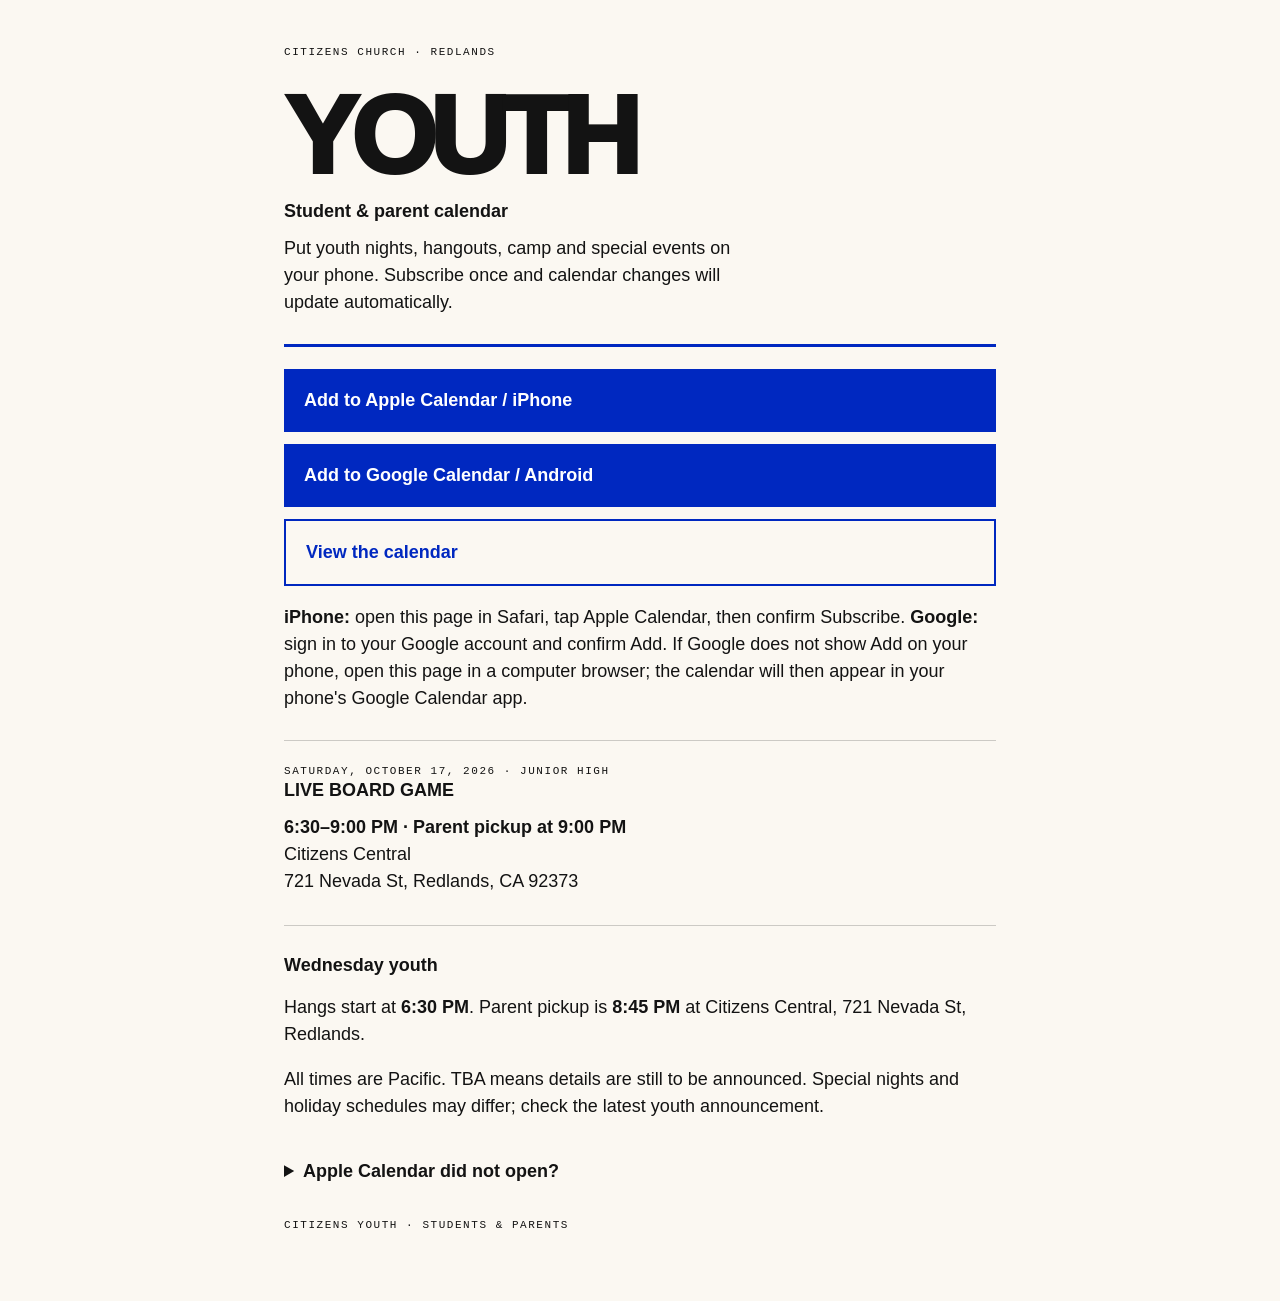
==== calendar/index.html @ c8215613 "Add student and parent youth calendar subscription page" ====
<!doctype html>
<html lang="en">
<head>
<meta charset="utf-8">
<meta name="viewport" content="width=device-width, initial-scale=1, viewport-fit=cover">
<meta name="theme-color" content="#0028c0">
<title>Citizens Youth | Student & Parent Calendar</title>
<style>
:root{color-scheme:light;--paper:#fbf8f2;--ink:#131313;--blue:#0028c0}
*{box-sizing:border-box}body{margin:0;background:var(--paper);color:var(--ink);font-family:-apple-system,BlinkMacSystemFont,"Segoe UI",sans-serif;line-height:1.5}
main{max-width:760px;margin:auto;padding:44px 24px 56px}.label{font:11px/1.5 ui-monospace,SFMono-Regular,monospace;letter-spacing:.14em;text-transform:uppercase}
h1{font-size:clamp(68px,17vw,110px);line-height:.85;letter-spacing:-.065em;font-weight:950;margin:28px 0 18px}h2,p,.action{font-size:18px}h2{line-height:1.25;margin:0 0 12px}.lead{max-width:48ch;margin:0 0 28px}
.actions{border-top:3px solid var(--blue);padding-top:22px;display:grid;gap:12px}.action{display:block;background:var(--blue);color:#fff;text-decoration:none;padding:18px 20px;font-weight:750;min-height:60px}.action.secondary{background:transparent;color:var(--blue);border:2px solid var(--blue)}.action:focus-visible,a:focus-visible,button:focus-visible{outline:3px solid var(--ink);outline-offset:4px}
.note{margin:18px 0 28px}.date{border-top:1px solid #13131333;border-bottom:1px solid #13131333;padding:22px 0;margin:28px 0}.date p{margin:8px 0}a{color:var(--blue)}details{padding-top:20px}summary{font-size:18px;font-weight:750;cursor:pointer}details p{margin:12px 0}.address{width:100%;font-size:18px;padding:12px;border:1px solid #13131366;background:white;margin-top:10px}button{font:inherit;background:var(--blue);color:white;border:0;padding:12px 16px;margin-top:10px;cursor:pointer}.status{min-height:1.5em}.footer{margin-top:32px}
</style>
</head>
<body><main>
<div class="label">Citizens Church · Redlands</div>
<h1>YOUTH</h1>
<h2>Student &amp; parent calendar</h2>
<p class="lead">Put youth nights, hangouts, camp and special events on your phone. Subscribe once and calendar changes will update automatically.</p>
<div class="actions">
<a class="action" id="apple" href="webcal://calendar.google.com/calendar/ical/e79c1a715932f48756a156caa438616b0895733935186ea55bc4ebd797b2b718%40group.calendar.google.com/public/basic.ics">Add to Apple Calendar / iPhone</a>
<a class="action" id="google" href="https://calendar.google.com/calendar/r?cid=e79c1a715932f48756a156caa438616b0895733935186ea55bc4ebd797b2b718%40group.calendar.google.com">Add to Google Calendar / Android</a>
<a class="action secondary" id="view" href="https://calendar.google.com/calendar/embed?src=e79c1a715932f48756a156caa438616b0895733935186ea55bc4ebd797b2b718%40group.calendar.google.com&amp;ctz=America%2FLos_Angeles">View the calendar</a>
</div>
<p class="note"><strong>iPhone:</strong> open this page in Safari, tap Apple Calendar, then confirm Subscribe. <strong>Google:</strong> sign in to your Google account and confirm Add. If Google does not show Add on your phone, open this page in a computer browser; the calendar will then appear in your phone's Google Calendar app.</p>
<section class="date">
<div class="label">Saturday, October 17, 2026 · Junior high</div>
<h2>LIVE BOARD GAME</h2>
<p><strong>6:30–9:00 PM · Parent pickup at 9:00 PM</strong><br>Citizens Central<br>721 Nevada St, Redlands, CA 92373</p>
</section>
<h2>Wednesday youth</h2>
<p>Hangs start at <strong>6:30 PM</strong>. Parent pickup is <strong>8:45 PM</strong> at Citizens Central, 721 Nevada St, Redlands.</p>
<p>All times are Pacific. TBA means details are still to be announced. Special nights and holiday schedules may differ; check the latest youth announcement.</p>
<details><summary>Apple Calendar did not open?</summary>
<p>In iPhone Settings, open Apps → Calendar → Calendar Accounts → Add Account → Other → Add Subscribed Calendar. Paste this public calendar address and confirm.</p>
<label class="label" for="feed">Calendar subscription address</label>
<input class="address" id="feed" readonly value="https://calendar.google.com/calendar/ical/e79c1a715932f48756a156caa438616b0895733935186ea55bc4ebd797b2b718%40group.calendar.google.com/public/basic.ics">
<button id="copy" type="button">Copy subscription address</button><p class="status" id="status" role="status"></p>
</details>
<p class="footer label">Citizens Youth · Students &amp; parents</p>
</main>
<script>
document.getElementById('copy').addEventListener('click',async()=>{
 const field=document.getElementById('feed');
 try{await navigator.clipboard.writeText(field.value);document.getElementById('status').textContent='Calendar address copied.'}
 catch{field.focus();field.select();document.getElementById('status').textContent='Select and copy the calendar address above.'}
});
</script>
</body></html>
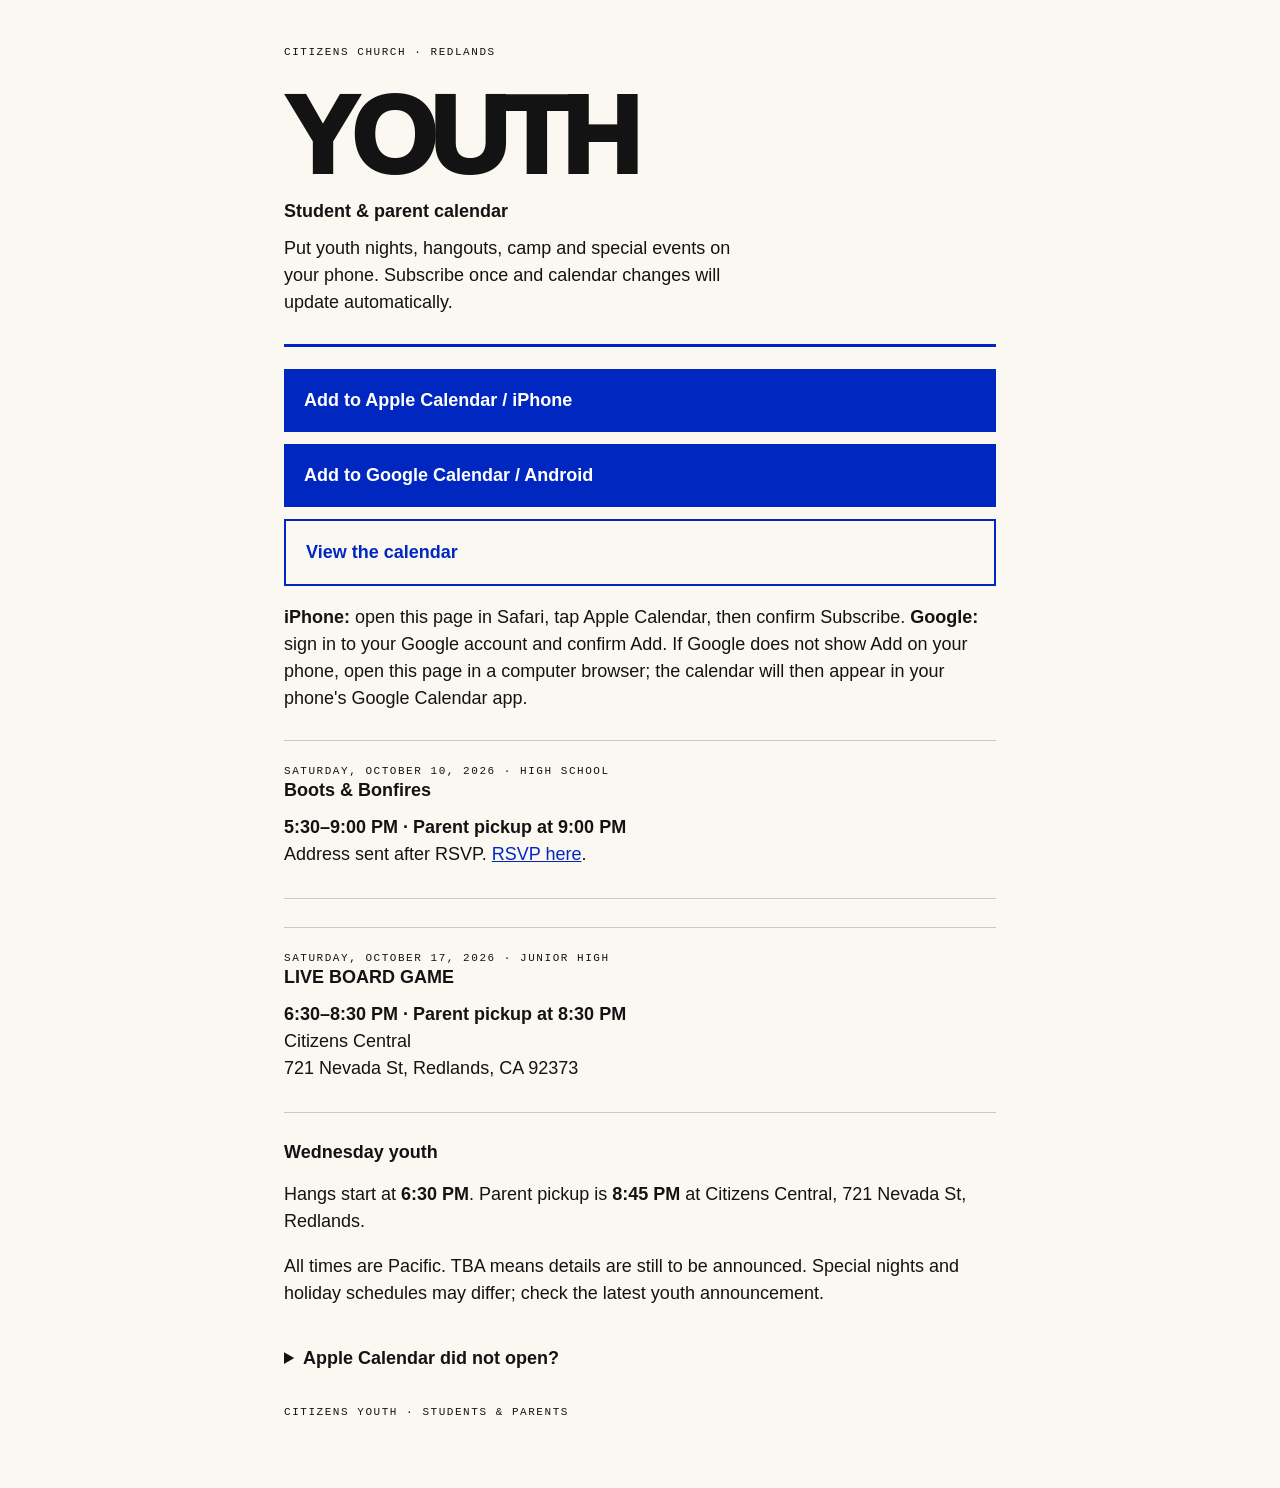
==== commit 63d6be5c: "Correct Saturday pickups: Boots 9 PM, Live Board Game 8:30 PM" ====
--- a/calendar/index.html
+++ b/calendar/index.html
@@ -26,9 +26,14 @@
 </div>
 <p class="note"><strong>iPhone:</strong> open this page in Safari, tap Apple Calendar, then confirm Subscribe. <strong>Google:</strong> sign in to your Google account and confirm Add. If Google does not show Add on your phone, open this page in a computer browser; the calendar will then appear in your phone's Google Calendar app.</p>
 <section class="date">
+<div class="label">Saturday, October 10, 2026 · High school</div>
+<h2>Boots &amp; Bonfires</h2>
+<p><strong>5:30–9:00 PM · Parent pickup at 9:00 PM</strong><br>Address sent after RSVP. <a href="https://boots-and-bonfires.netlify.app/">RSVP here</a>.</p>
+</section>
+<section class="date">
 <div class="label">Saturday, October 17, 2026 · Junior high</div>
 <h2>LIVE BOARD GAME</h2>
-<p><strong>6:30–9:00 PM · Parent pickup at 9:00 PM</strong><br>Citizens Central<br>721 Nevada St, Redlands, CA 92373</p>
+<p><strong>6:30–8:30 PM · Parent pickup at 8:30 PM</strong><br>Citizens Central<br>721 Nevada St, Redlands, CA 92373</p>
 </section>
 <h2>Wednesday youth</h2>
 <p>Hangs start at <strong>6:30 PM</strong>. Parent pickup is <strong>8:45 PM</strong> at Citizens Central, 721 Nevada St, Redlands.</p>
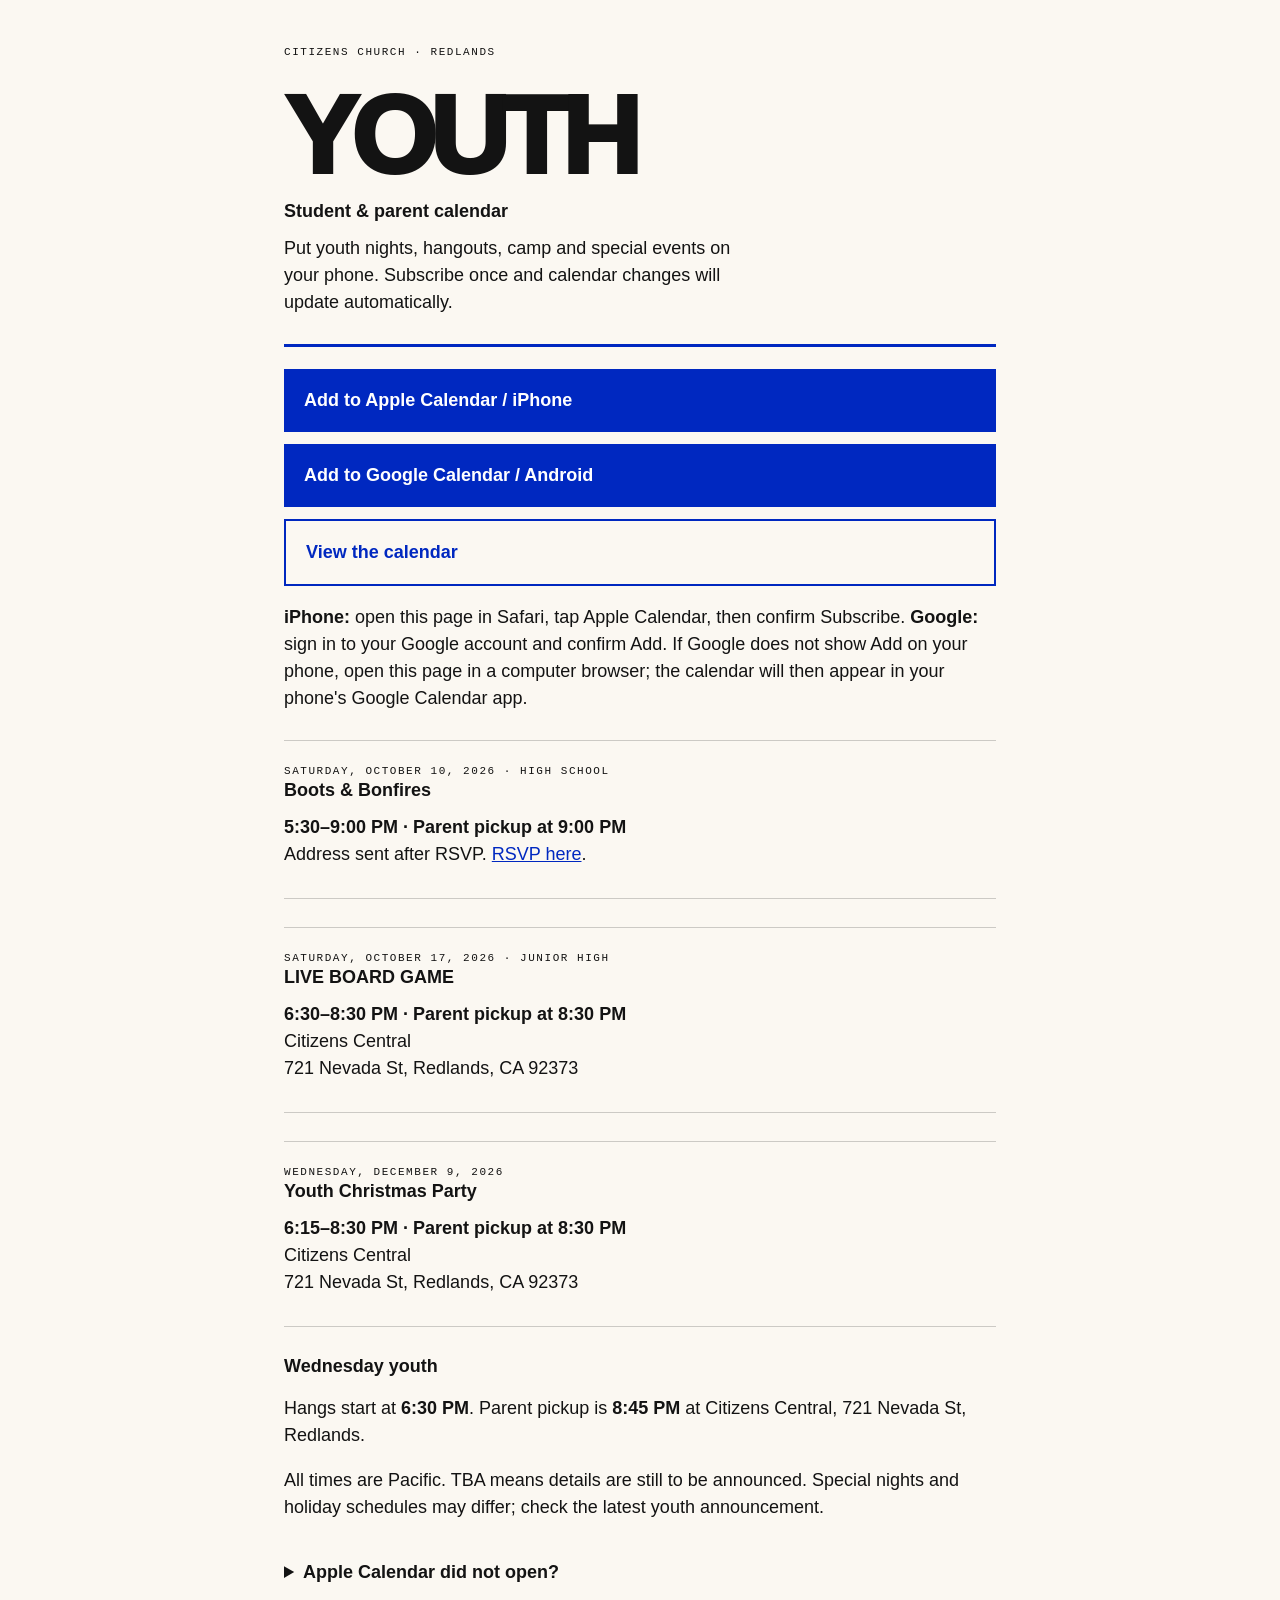
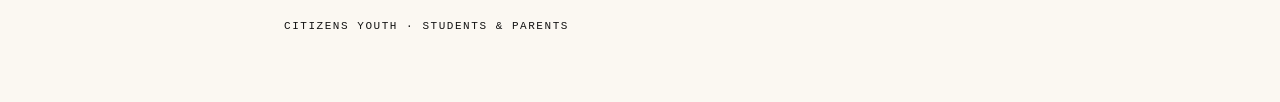
==== commit 9e658de7: "Confirm Christmas party location at Citizens Central" ====
--- a/calendar/index.html
+++ b/calendar/index.html
@@ -35,6 +35,11 @@
 <h2>LIVE BOARD GAME</h2>
 <p><strong>6:30–8:30 PM · Parent pickup at 8:30 PM</strong><br>Citizens Central<br>721 Nevada St, Redlands, CA 92373</p>
 </section>
+<section class="date">
+<div class="label">Wednesday, December 9, 2026</div>
+<h2>Youth Christmas Party</h2>
+<p><strong>6:15–8:30 PM · Parent pickup at 8:30 PM</strong><br>Citizens Central<br>721 Nevada St, Redlands, CA 92373</p>
+</section>
 <h2>Wednesday youth</h2>
 <p>Hangs start at <strong>6:30 PM</strong>. Parent pickup is <strong>8:45 PM</strong> at Citizens Central, 721 Nevada St, Redlands.</p>
 <p>All times are Pacific. TBA means details are still to be announced. Special nights and holiday schedules may differ; check the latest youth announcement.</p>
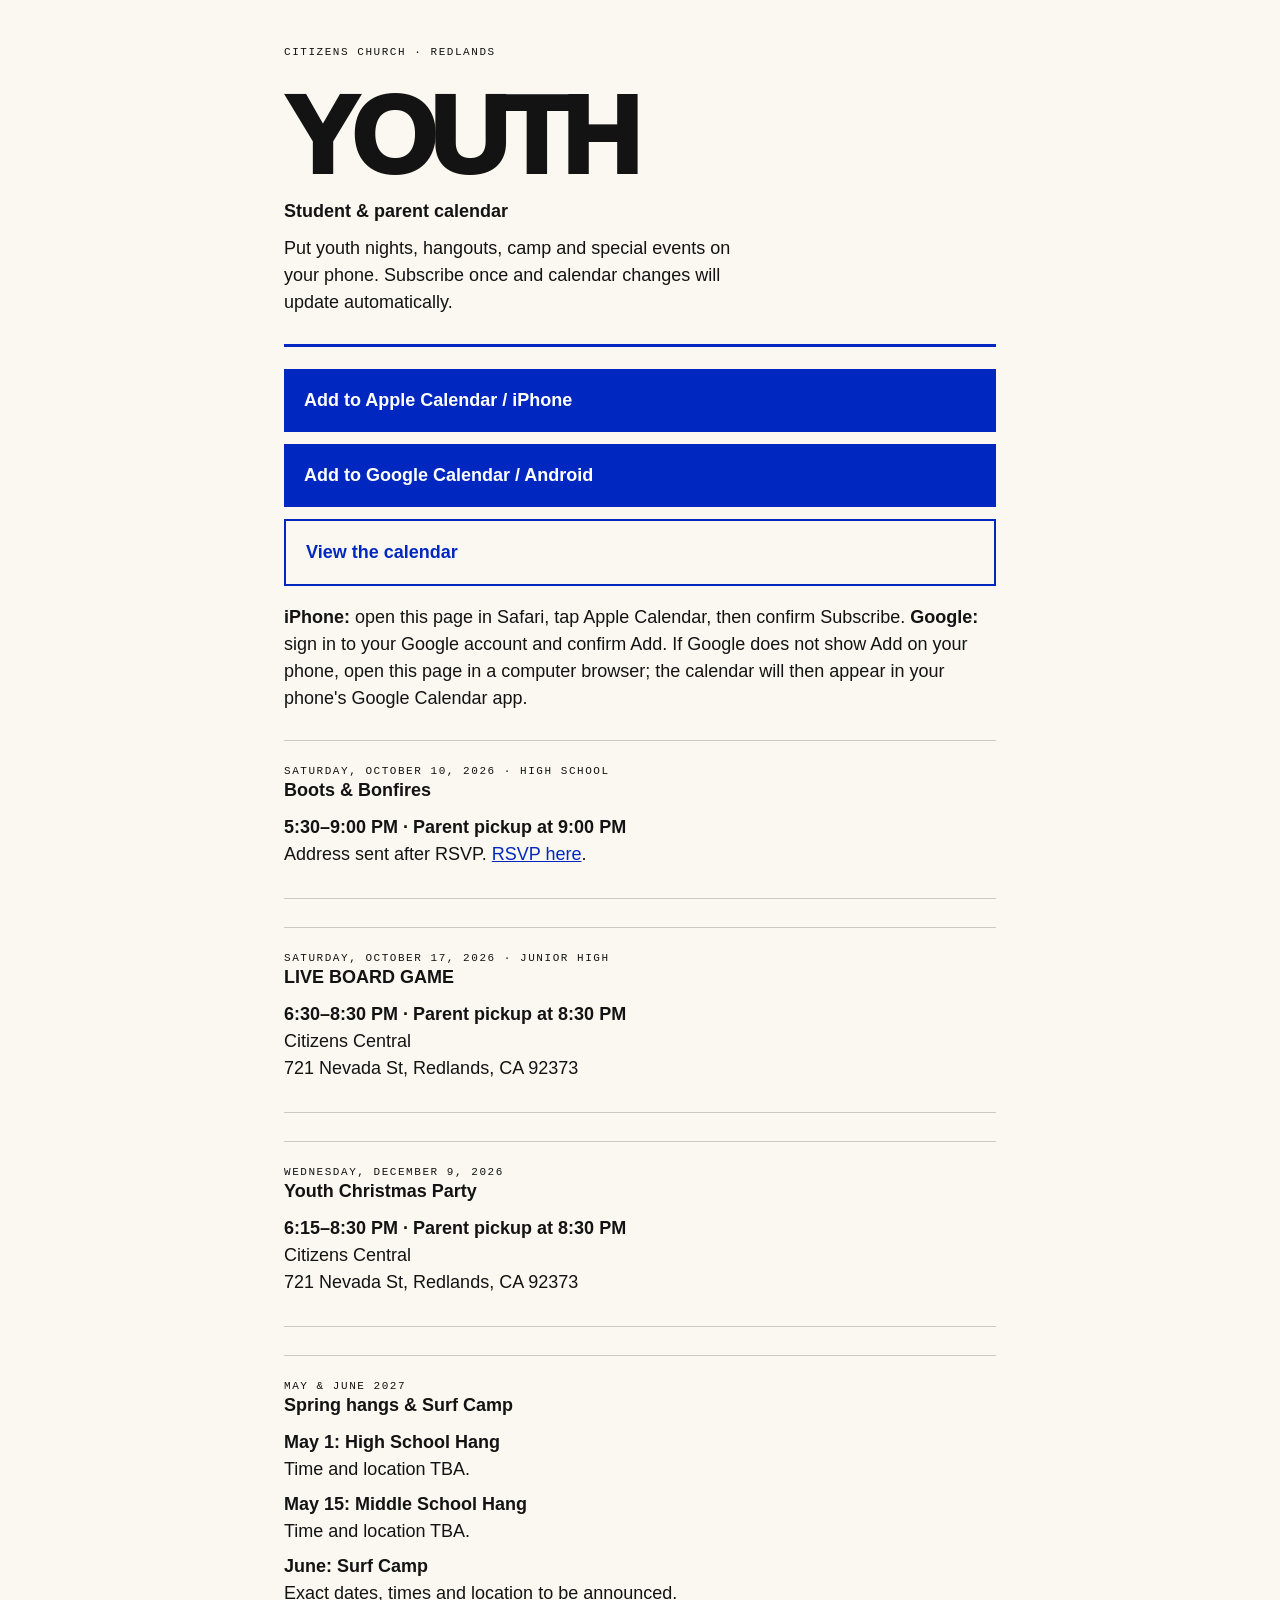
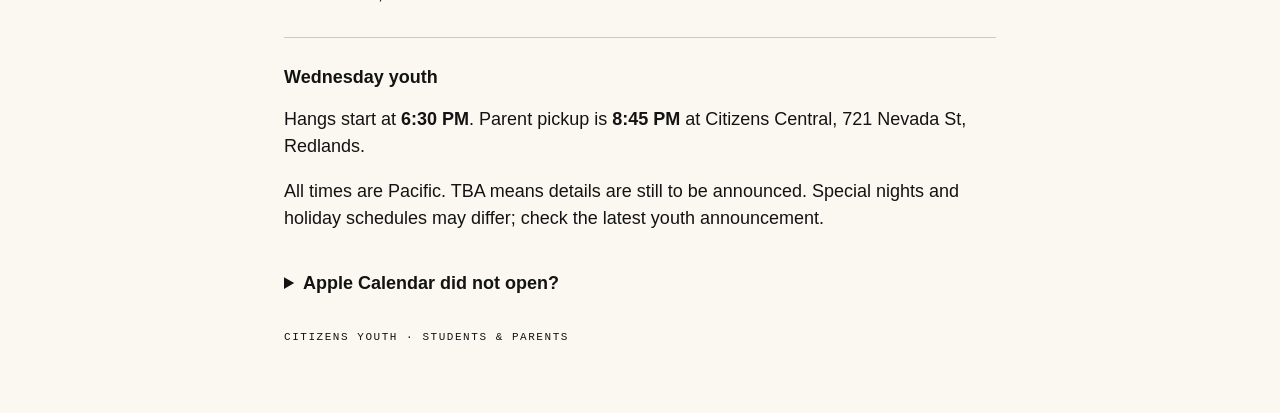
==== commit f58a6043: "Update May age-group hangs and June Surf Camp placeholder" ====
--- a/calendar/index.html
+++ b/calendar/index.html
@@ -40,6 +40,13 @@
 <h2>Youth Christmas Party</h2>
 <p><strong>6:15–8:30 PM · Parent pickup at 8:30 PM</strong><br>Citizens Central<br>721 Nevada St, Redlands, CA 92373</p>
 </section>
+<section class="date">
+<div class="label">May &amp; June 2027</div>
+<h2>Spring hangs &amp; Surf Camp</h2>
+<p><strong>May 1: High School Hang</strong><br>Time and location TBA.</p>
+<p><strong>May 15: Middle School Hang</strong><br>Time and location TBA.</p>
+<p><strong>June: Surf Camp</strong><br>Exact dates, times and location to be announced.</p>
+</section>
 <h2>Wednesday youth</h2>
 <p>Hangs start at <strong>6:30 PM</strong>. Parent pickup is <strong>8:45 PM</strong> at Citizens Central, 721 Nevada St, Redlands.</p>
 <p>All times are Pacific. TBA means details are still to be announced. Special nights and holiday schedules may differ; check the latest youth announcement.</p>
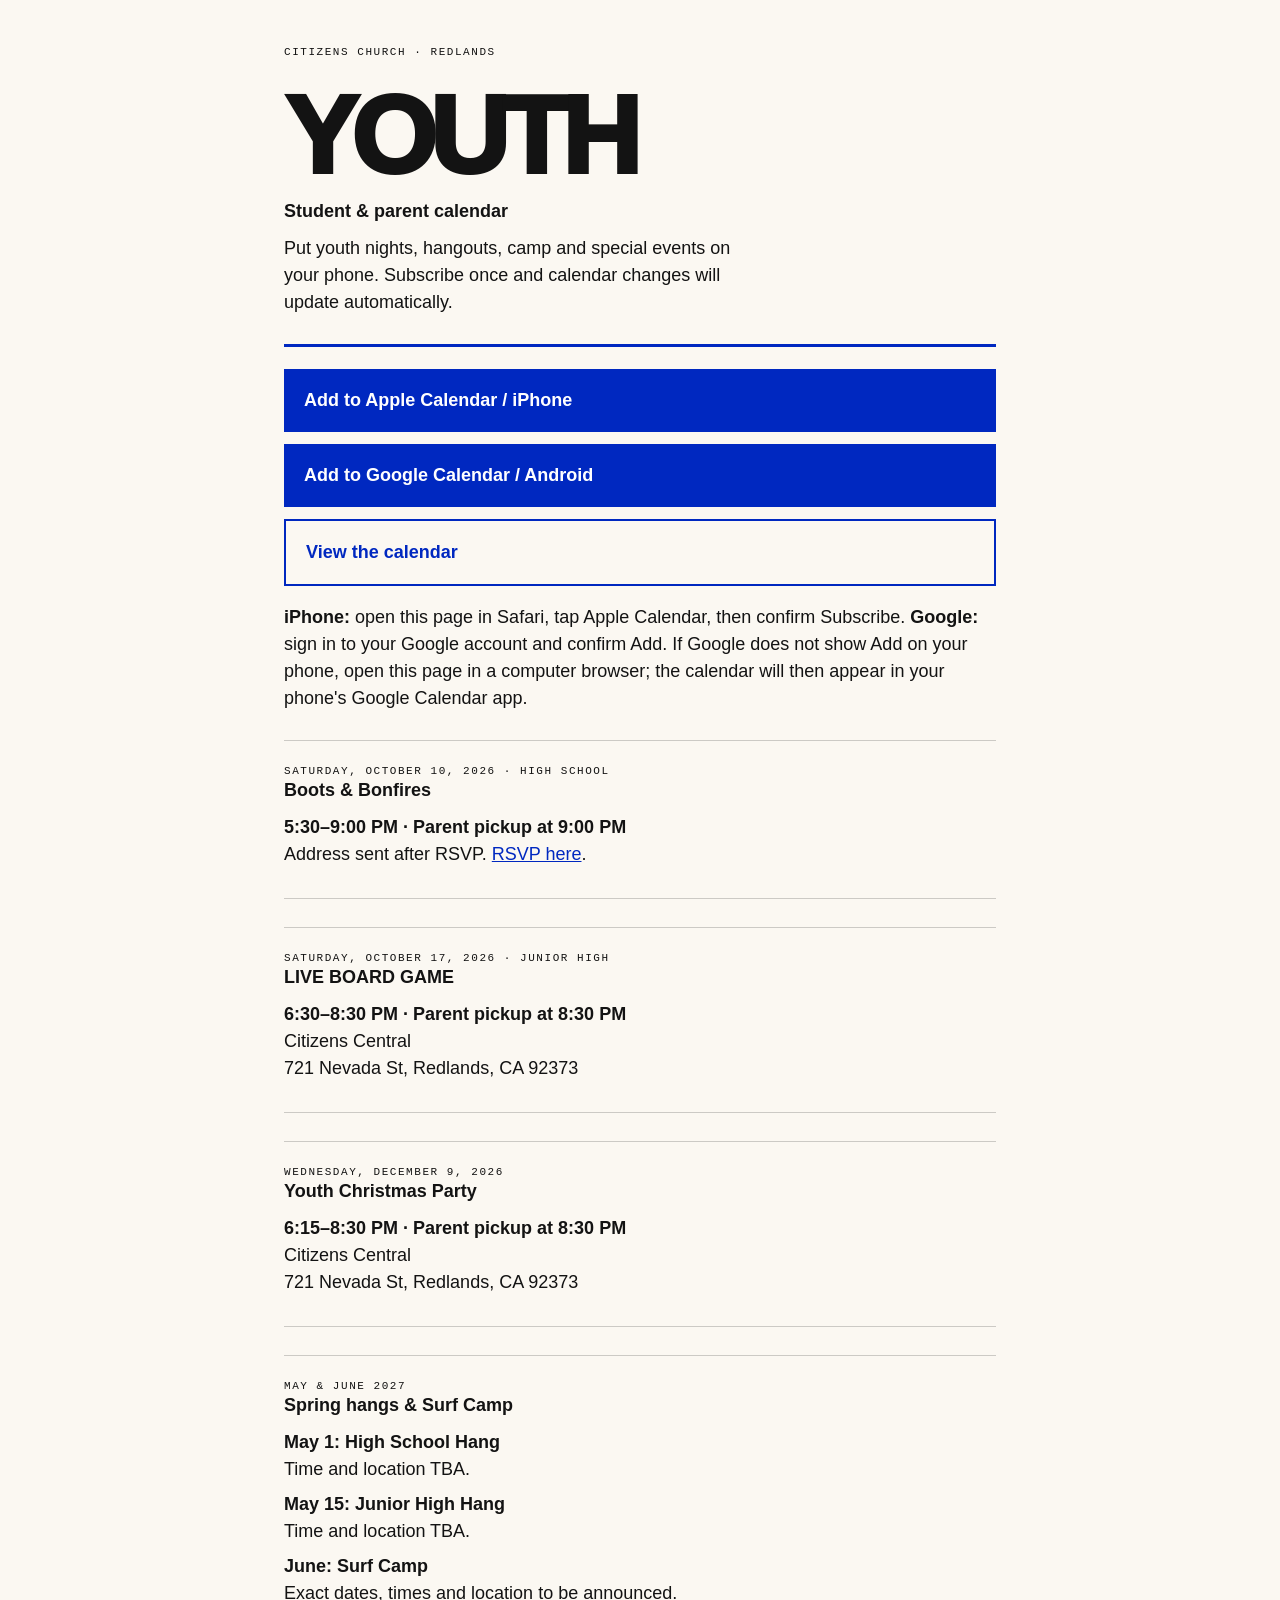
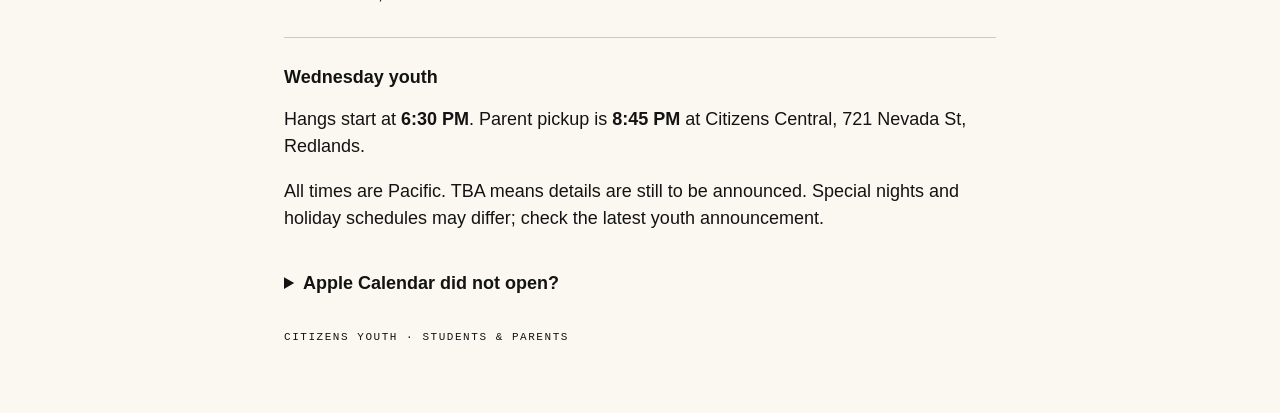
==== commit 9b76c922: "Rename May 15 hang to Junior High Hang" ====
--- a/calendar/index.html
+++ b/calendar/index.html
@@ -44,7 +44,7 @@
 <div class="label">May &amp; June 2027</div>
 <h2>Spring hangs &amp; Surf Camp</h2>
 <p><strong>May 1: High School Hang</strong><br>Time and location TBA.</p>
-<p><strong>May 15: Middle School Hang</strong><br>Time and location TBA.</p>
+<p><strong>May 15: Junior High Hang</strong><br>Time and location TBA.</p>
 <p><strong>June: Surf Camp</strong><br>Exact dates, times and location to be announced.</p>
 </section>
 <h2>Wednesday youth</h2>
